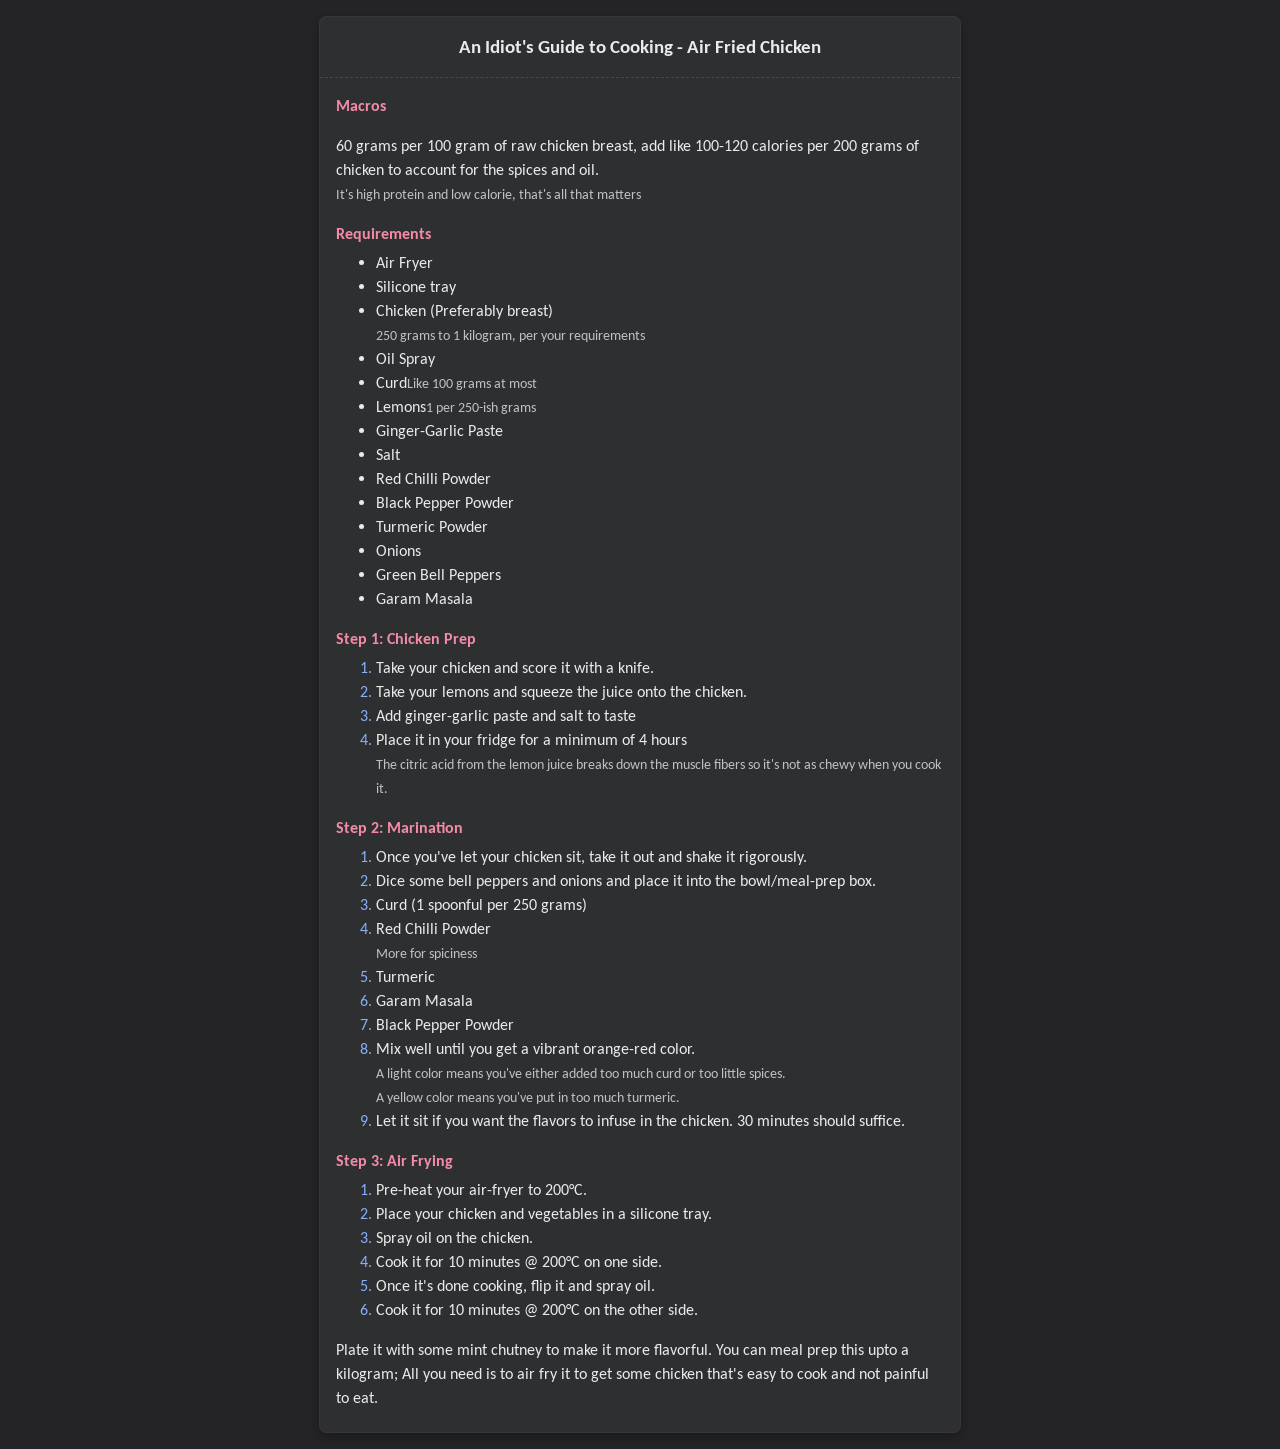
==== blog/easychicken/index.html @ 9dfb92d1 "rename" ====
<!doctype html>
<html>
  <head>
    <title>An Idiot's Guide to Cooking - Air Fried Chicken</title>
    <link rel="preconnect" href="https://fonts.googleapis.com" />
    <link rel="preconnect" href="https://fonts.gstatic.com" crossorigin />
    <link
      href="https://fonts.googleapis.com/css2?family=Carlito:ital,wght@0,400;0,700;1,400;1,700&display=swap"
      rel="stylesheet"
    />
    <link rel="stylesheet" href="../../res/style.css" />
    <meta name="viewport" content="width=device-width, initial-scale=1.0" />
  </head>
  <body class="card night_mode">
    <div class="prettify-flashcard">
      <div class="prettify-field prettify-field--front center-text">
        <h3 class="title">An Idiot's Guide to Cooking - Air Fried Chicken</h3>
      </div>
      <hr class="prettify-divider prettify-divider--answer" id="answer" />
      <div class="prettify-field prettify-field--front">
        <h4>Macros</h4>
        <p>
          60 grams per 100 gram of raw chicken breast, add like 100-120 calories
          per 200 grams of chicken to account for the spices and oil.<br /><span
            class="extra"
            >It's high protein and low calorie, that's all that matters</span
          >
        </p>
        <h4>Requirements</h4>
        <ul>
          <li>Air Fryer</li>
          <li>Silicone tray</li>
          <li>
            Chicken (Preferably breast)<br /><span class="extra"
              >250 grams to 1 kilogram, per your requirements</span
            >
          </li>
          <li>Oil Spray</li>
          <li>Curd<span class="extra">Like 100 grams at most</span></li>
          <li>Lemons<span class="extra">1 per 250-ish grams</span></li>
          <li>Ginger-Garlic Paste</li>
          <li>Salt</li>
          <li>Red Chilli Powder</li>
          <li>Black Pepper Powder</li>
          <li>Turmeric Powder</li>
          <li>Onions</li>
          <li>Green Bell Peppers</li>
          <li>Garam Masala</li>
        </ul>
        <h4>Step 1: Chicken Prep</h4>
        <ol>
          <li>Take your chicken and score it with a knife.</li>
          <li>Take your lemons and squeeze the juice onto the chicken.</li>
          <li>Add ginger-garlic paste and salt to taste</li>
          <li>
            Place it in your fridge for a minimum of 4 hours<br /><span
              class="extra"
              >The citric acid from the lemon juice breaks down the muscle
              fibers so it's not as chewy when you cook it.</span
            >
          </li>
        </ol>
        <h4>Step 2: Marination</h4>
        <ol>
          <li>
            Once you've let your chicken sit, take it out and shake it
            rigorously.
          </li>
          <li>
            Dice some bell peppers and onions and place it into the
            bowl/meal-prep box.
          </li>
          <li>Curd (1 spoonful per 250 grams)</li>
          <li>
            Red Chilli Powder<br /><span class="extra">More for spiciness</span>
          </li>
          <li>Turmeric</li>
          <li>Garam Masala</li>
          <li>Black Pepper Powder</li>
          <li>
            Mix well until you get a vibrant orange-red color.<br /><span
              class="extra"
              >A light color means you've either added too much curd or too
              little spices.<br />A yellow color means you've put in too much
              turmeric.</span
            >
          </li>
          <li>
            Let it sit if you want the flavors to infuse in the chicken. 30
            minutes should suffice.
          </li>
        </ol>
        <h4>Step 3: Air Frying</h4>
        <ol>
          <li>Pre-heat your air-fryer to 200°C.</li>
          <li>Place your chicken and vegetables in a silicone tray.</li>
          <li>Spray oil on the chicken.</li>
          <li>Cook it for 10 minutes @ 200°C on one side.</li>
          <li>Once it's done cooking, flip it and spray oil.</li>
          <li>Cook it for 10 minutes @ 200°C on the other side.</li>
        </ol>
        <p>
          Plate it with some mint chutney to make it more flavorful. You can
          meal prep this upto a kilogram; All you need is to air fry it to get
          some chicken that's easy to cook and not painful to eat.
        </p>
      </div>
    </div>
  </body>
</html>
---- res/style.css ----
:root {
  --card-max-width: 40em;
  --card-text-align: left;
  --font-size-regular: 16px;
  --font-size-small: 14px;
  --img-width: 50%;
  --img-brightness: 0.95;
  --img-filter: none;
  --font-weight: 600;
  --table-radius: 0.8em;
  --card-radius: 8px;
  --mochi-toggle: block;
}

@media (max-width: 768px) {
  :root {
    --card-max-width: 40em;
    --card-text-align: left;
    --font-size-regular: 16px;
    --font-size-small: 14px;
    --img-width: 50%;
    --img-brightness: 0.95;
    --img-filter: none;
    --font-weight: 600;
    --table-radius: 0.8em;
    --card-radius: 8px;
    --mochi-mobile-toggle: block;
  }
}

/* -------------------------------------------------- COLORS */
.card.card.night_mode {
  background-color: #242426;
  --text-fg: #ffffffe6;
  --text-fg-faint: #ffffffb3;
  --text-bg-selected: #ffffff1f;
  --card-bg: #2e2f31;
  --card-border: #ffffff0a;
  --card-box-shadow: #0000001f;
  --divider: #ffffff1f;
  --tag-fg: #ffffffb3;
  --tag-bg: #ffffff14;
  --tag-fg-active: #ffffff;
  --tag-bg-active: #ffffff1f;
}

/*--------------------------------------------------- THEME VARS */
.card {
  --text-fg: #4c4f69;
  --text-fg-faint: #6c6f85;
  --text-bg-selected: #bcc0cc;
  --card-border: #bcc0cc;
  --card-box-shadow: #0000001f;
  --divider: #bcc0cc;
  --tag-fg: #5c5f77;
  --tag-bg: #9ca0b0;
  --tag-fg-active: #de9584;
  --tag-bg-active: #acb0be;
  --tag-border: transparent;
  --cloze-fg: #e49320;
  --cloze-bg: #eff1f5;
  --link-fg: #2a6ef5;
  --link-bg: transparent;
  --link-fg-active: #04a5e5;
  --link-bg-active: transparent;
  --bold-fg: #e49320;
  --italic-fg: #40a02b;
  --h1-fg: #40a02b;
  --h2-fg: #179299;
  --h3-fg: #8839ef;
  --h4-fg: #d20f39;
  --h5-fg: #04a5e5;
  --bold-italic-fg: var(--bold-fg);
  --highlight1: #e64553;
  --highlight2: #40a02b;
  --highlight3: #7287fd;
  --highlight4: #fe640b;
  --scheme-rosewater: #de9584;
  --scheme-flamingo: #dd7878;
  --scheme-pink: #ec83d0;
  --scheme-mauve: #8839ef;
  --scheme-red: #d20f39;
  --scheme-maroon: #e64553;
  --scheme-peach: #fe640b;
  --scheme-yellow: #e49320;
  --scheme-green: #40a02b;
  --scheme-teal: #179299;
  --scheme-sky: #04a5e5;
  --scheme-sapphire: #209fb5;
  --scheme-blue: #2a6ef5;
  --scheme-lavender: #7287fd;
  --scheme-crust: #dce0e8;
  --scheme-grey: #6c6f85;
  --mark-color: rgba(228, 147, 32, 0.2);
  --callout-base: var(--ctp-yellow);
  --ctp-rosewater: 222, 149, 132;
  --ctp-flamingo: 221, 120, 120;
  --ctp-pink: 236, 131, 208;
  --ctp-mauve: 136, 57, 239;
  --ctp-red: 210, 15, 57;
  --ctp-maroon: 230, 69, 83;
  --ctp-peach: 254, 100, 11;
  --ctp-yellow: 228, 147, 32;
  --ctp-green: 64, 160, 43;
  --ctp-teal: 23, 146, 153;
  --ctp-sky: 4, 165, 229;
  --ctp-sapphire: 32, 159, 181;
  --ctp-blue: 42, 110, 245;
  --ctp-lavender: 114, 135, 253;
  --ctp-text: 76, 79, 105;
  --ctp-subtext1: 92, 95, 119;
  --ctp-subtext0: 108, 111, 133;
  --ctp-overlay2: 124, 127, 147;
  --ctp-overlay1: 140, 143, 161;
  --ctp-overlay0: 156, 160, 176;
  --ctp-surface2: 172, 176, 190;
  --ctp-surface1: 188, 192, 204;
  --ctp-surface0: 204, 208, 218;
  --ctp-base: 239, 241, 245;
  --ctp-mantle: 230, 233, 239;
  --ctp-crust: 220, 224, 232;
}

.card {
  --card-bg: #eff1f5;
  background-color: #e6e9ef;
}

.card.night_mode,
.card_nightMode {
  --text-fg: #ffffff;
  --text-fg-faint: #bdbdbd;
  --text-bg-selected: #545454;
  --card-border: #545454;
  --card-box-shadow: #0000001f;
  --divider: #545454;
  --tag-fg: #d2d2d2;
  --tag-bg: #7e7e7e;
  --tag-fg-active: #f5e0dc;
  --tag-bg-active: #696969;
  --tag-border: transparent;
  --cloze-fg: #f9e2af;
  --cloze-bg: #2a2a2a;
  --link-fg: #87b0f9;
  --link-bg: transparent;
  --link-fg-active: #89dceb;
  --link-bg-active: transparent;
  --bold-fg: #f9e2af;
  --italic-fg: #a6e3a1;
  --h1-fg: #a6e3a1;
  --h2-fg: #94e2d5;
  --h3-fg: #cba6f7;
  --h4-fg: #f38ba8;
  --h5-fg: #89dceb;
  --bold-italic-fg: var(--bold-fg);
  --highlight1: #eba0ac;
  --highlight2: #a6e3a1;
  --highlight3: #b4befe;
  --highlight4: #fab387;
  --scheme-rosewater: #f5e0dc;
  --scheme-flamingo: #f2cdcd;
  --scheme-pink: #f5c2e7;
  --scheme-mauve: #cba6f7;
  --scheme-red: #f38ba8;
  --scheme-maroon: #eba0ac;
  --scheme-peach: #fab387;
  --scheme-yellow: #f9e2af;
  --scheme-green: #a6e3a1;
  --scheme-teal: #94e2d5;
  --scheme-sky: #89dceb;
  --scheme-sapphire: #74c7ec;
  --scheme-blue: #87b0f9;
  --scheme-lavender: #b4befe;
  --scheme-crust: #000000;
  --scheme-grey: #bdbdbd;
  --mark-color: rgba(249, 226, 175, 0.2);
  --callout-base: var(--ctp-yellow);
  --ctp-rosewater: 245, 224, 220;
  --ctp-flamingo: 242, 205, 205;
  --ctp-pink: 245, 194, 231;
  --ctp-mauve: 203, 166, 247;
  --ctp-red: 243, 139, 168;
  --ctp-maroon: 235, 160, 172;
  --ctp-peach: 250, 179, 135;
  --ctp-yellow: 249, 226, 175;
  --ctp-green: 166, 227, 161;
  --ctp-teal: 148, 226, 213;
  --ctp-sky: 137, 220, 235;
  --ctp-sapphire: 116, 199, 236;
  --ctp-blue: 135, 176, 249;
  --ctp-lavender: 180, 190, 254;
  --ctp-text: 255, 255, 255;
  --ctp-subtext1: 210, 210, 210;
  --ctp-subtext0: 189, 189, 189;
  --ctp-overlay2: 168, 168, 168;
  --ctp-overlay1: 147, 147, 147;
  --ctp-overlay0: 126, 126, 126;
  --ctp-surface2: 105, 105, 105;
  --ctp-surface1: 84, 84, 84;
  --ctp-surface0: 63, 63, 63;
  --ctp-base: 42, 42, 42;
  --ctp-mantle: 21, 21, 21;
  --ctp-crust: 0, 0, 0;
}

.card.night_mode,
.card.nightMode {
  background-color: #2a2a2a;
  --card-bg: #3f3f3f;
}

/*--------------------------------------------------- CARD STYLING */
/* -------------------------------------------------- BACKGROUND */
.card {
  cursor: default;
  padding: 0.5em 0.2em;
}

html:not(.mobile) .card {
  padding: 0.5em;
}

.card::-webkit-scrollbar {
  display: none;
}

body,
body.nightMode,
body.night_mode {
  color: transparent;
}

/* -------------------------------------------------- FLASHCARD */
.prettify-flashcard {
  background-color: var(--card-bg);
  border-radius: var(--card-radius);
  border: 1px solid var(--card-border);
  box-shadow:
    var(--card-box-shadow) 0px 7px 14px 0px,
    var(--card-box-shadow) 0px 3px 6px 0px;
  color: var(--text-fg);
  font-family: var(--font-family);
  font-size: var(--font-size-regular);
  line-height: 1.5;
  margin: 0 auto;
  max-width: var(--card-max-width);
  text-align: var(--card-text-align);
  word-wrap: normal;
}

.prettify-flashcard ::selection {
  background-color: var(--text-bg-selected);
}

.cloze-type {
  text-align: left;
}

/* -------------------------------------------------- FIELDS */
.prettify-field {
  margin: 1em;
  margin-bottom: 1em;
}

@media (max-width: 768px) .prettify-field {
  margin: 0.25em;
  margin-bottom: 0.75em;
}

.prettify-field:last-of-type {
  margin-bottom: 1.4em;
}

/* -------------------------------------------------- CLOZE */
.cloze {
  border-radius: 0.25em;
  font-weight: bold;
  background-color: var(--cloze-bg);
  color: var(--cloze-fg);
  padding: 0 0.1em;
}

/* -------------------------------------------------- DECK */
.prettify-deck {
  margin: 0.75em;
  margin-left: 1em;
  margin-bottom: 0.5em;
  display: flex;
  color: var(--text-fg-faint);
  font-size: var(--font-size-small);
  white-space: nowrap;
  text-overflow: ellipsis;
  overflow: scroll;
}

.prettify-deck::-webkit-scrollbar {
  display: none;
}

@media (max-width: 768px) .prettify-deck {
  margin: 1em;
}

.prettify-subdeck {
  text-overflow: ellipsis;
  overflow: clip;
  min-width: fit-content;
}

/* -------------------------------------------------- TAGS */
.prettify-tags {
  margin: 0.5em;
  margin-left: 1em;
  margin-bottom: 1em;
  display: flex;
  flex-flow: row wrap;
  font-size: var(--font-size-small);
}

@media (max-width: 768px) .prettify-tags {
  margin: 1em;
}

.prettify-tag {
  all: initial;
  background-color: var(--tag-bg);
  border-radius: 0.2em;
  color: var(--tag-fg);
  display: inline;
  font-size: var(--font-size-small);
  font-family: var(--font-family);
  margin: 0.25em;
  padding: 0.25em;
  transition: all 0.25s;
  word-break: break-word;
}

.prettify-tag:hover {
  background-color: var(--tag-bg-active);
  color: var(--tag-fg-active);
  cursor: pointer;
}

.extra {
  color: var(--text-fg-faint);
  font-size: var(--font-size-small);
}

/* -------------------------------------------------- DIVIDER */
.prettify-field hr {
  border: none;
  border-bottom: 1px dashed var(--divider);
  background-color: transparent;
  width: 80%;
}

.prettify-divider {
  background-color: transparent;
  border: none;
  border-bottom: 1px dashed var(--divider);
  padding: 0;
}

/* -------------------------------------------------- TABLES */
table {
  border-collapse: separate;
  border-spacing: 0;
  min-width: 60%;
  position: relative;
  box-align: center;
  margin-left: auto;
  margin-right: auto;
  overflow: scroll;
  border: 1px solid;
  text-align: center;
  border-color: var(--card-border);
  margin-top: 10px;
}

td,
th {
  border: 1px solid;
  text-align: center;
  border-color: var(--card-border);
}

/*
tr:first-child td:first-child, tr:first-child th:first-child { border-top-left-radius: 0.8em; }
tr:first-child td:last-child, tr:first-child th:last-child { border-top-right-radius: 0.8em; }
tr:last-child td:first-child, tr:last-child th:first-child { border-bottom-left-radius: 0.8em; }
tr:last-child td:last-child, tr:last-child th:last-child { border-bottom-right-radius: 0.8em; }
tr:first-child td, tr:first-child th { border-top-width: 2px;}
tr:last-child td, tr:last-child th { border-bottom-width: 2px;}
tr td:first-child, tr th:first-child { border-left-width: 2px;}
tr td:last-child, tr th:last-child { border-right-width: 2px;}*/
tr:nth-of-type(odd) {
  background-color: var(--card-box-shadow);
}

/* -------------------------------------------------- HYPERLINKS */
a,
a:visited {
  text-decoration: none;
  color: var(--link-fg);
}

a:hover,
a:active {
  text-decoration: underline;
  color: var(--link-fg-active);
}

/* -------------------------------------------------- FORMATTING */
h1 {
  color: var(--h1-fg);
  margin: 0em;
}
h1.title {
  color: var(--text-fg);
}

h2 {
  color: var(--h2-fg);
  margin: 0em;
}
h2.title {
  color: var(--text-fg);
}

h3 {
  color: var(--h3-fg);
  margin: 0em;
}
h3.title {
  color: var(--text-fg);
}

h4 {
  color: var(--h4-fg);
  margin: 0em;
}
h4.title {
  color: var(--text-fg);
}

h5 {
  color: var(--h5-fg);
  margin: 0em;
}
h5.title {
  color: var(--text-fg);
}

h6 {
  color: var(--h6-fg);
  margin: 0em;
}
h6.title {
  color: var(--text-fg);
}

pre {
  font-size: var(--font-size-small);
  background-color: var(--cloze-bg);
  padding: 10px;
  border-radius: calc(var(--card-radius) * 0.5);
  max-width: fit-content;
  min-width: 80%;
  margin: 0 auto;
}

.title-field {
  color: var(--text-fg);
  font-size: 140%;
  font-weight: bold;
}

:is(h1, h2, h3, h4, h5, h6) + :is(ul, ol) {
  margin-block-start: 5px;
}

ol li::marker {
  color: var(--scheme-blue);
}

mark {
  background-color: var(--mark-color);
  border-radius: 3px;
  color: var(--text-fg);
}

/* ------------------------------------------------------- INPUT */
input {
  background-color: var(--card-bg);
  border-width: 2px;
  border-style: solid;
  border-color: var(--card-border);
  border-radius: 7px;
  min-height: 25px;
  font-family: var(--font-family) !important;
  font-size: var(--font-size-regular) !important;
  color: var(--text-fg-faint);
  padding: 10px;
}

input::selection {
  background-color: rgb(var(--ctp-blue)) !important;
  color: var(--card-bg) !important;
}

/*--------REPLAY BUTTON-----------*/
.replay-button svg circle {
  fill: var(--card-bg);
  stroke: var(--tag-bg);
  stroke-width: 4px;
}

.replay-button svg path {
  fill: var(--tag-bg);
  stroke: var(--tag-bg);
}

.morsecode {
  padding: 15px 20px;
  margin-left: 5px;
  margin-right: 5px;
  border-radius: 10px;
  background-color: rgba(220, 224, 232, 0.4);
  border: solid 2px var(--card-border);
}

.replay-button svg {
  padding: 20px;
  width: 0px;
  height: 0px;
  background-color: var(--text-fg);
  -webkit-mask-image: url("data:image/svg+xml,%3Csvg xmlns='http://www.w3.org/2000/svg' width='40' height='40' viewBox='0 0 24 24' fill='none' stroke='currentColor' stroke-width='1.5' stroke-linecap='round' stroke-linejoin='round'%3E%3Ccircle cx='12' cy='12' r='10'%3E%3C/circle%3E%3Cpolygon points='10 8 16 12 10 16 10 8'%3E%3C/polygon%3E%3C/svg%3E");
  -webkit-mask-repeat: no-repeat;
  -webkit-mask-size: contain;
}

/*--------------------------CENTER TEXT DIV------------------------*/
.center-text {
  text-align: center;
}
.center-text ul,
.center-text ol {
  padding-inline-start: 0;
}
.center-text ul li,
.center-text ol li {
  width: fit-content;
  margin: 0 auto;
}

.shift-right {
  padding-left: 20px;
}
.shift-right :is(ul, ol) {
  padding-inline-start: 15px;
}
.shift-right :is(ul, ol):first-child {
  margin-block-start: 5px;
}
.shift-right .center-text {
  padding-left: 0;
}
.shift-right .center-text > :is(ul, ol) {
  padding-inline-start: 5px;
}
.shift-right .center-text > :is(ul, ol):first-child {
  margin-block-start: 5px;
}

.center-text .shift-right {
  padding-left: 0;
}
.center-text .shift-right > :is(ul, ol) {
  padding-inline-start: 5px;
}
.center-text .shift-right > :is(ul, ol):first-child {
  margin-block-start: 5px;
}

/*--------------------------------------- MOCHI */
.prettify-flip {
  color: var(--text-fg-faint);
  font-size: var(--font-size-small);
  padding: 1em 0;
  background: rgba(255, 255, 255, 0.0196078431);
  border-top: 1px dashed var(--divider);
  display: var(--mochi-mobile-toggle, var(--mochi-toggle, none));
}

.prettify-hint {
  color: var(--text-fg-faint);
  opacity: 0.5;
  font-size: var(--font-size-small);
  font-family: var(--font-family);
  padding-top: 1em;
  display: var(--mochi-mobile-toggle, var(--mochi-toggle, none));
}

.prettify-flip svg {
  height: 20px;
  width: 20px;
  margin-bottom: calc(-13px + 0.5 * var(--font-size-small));
}

.prettify-hint svg {
  height: 20px;
  width: 20px;
  margin-bottom: calc(-12px + 0.5 * var(--font-size-small));
}

[href="https://anki.tenderapp.com/kb/problems/no-cloze-found-on-card"]
{
  display: block;
  width: fit-content;
  margin: 0 auto;
}

/*
@keyframes open {
  0% {
    max-height: 0;
  }
  100% {
    max-height: 100vh;
  }
}
body .prettify-field--back {
  animation: open 3s ease !important;
  overflow: hidden;
}
*/
/*------------------------------------- BUTTONS */
button,
.isMac button {
  color: var(--tag-fg);
  color: var(--text-fg);
  border-radius: 0.2em;
  box-shadow: none;
  border: 1px solid var(--card-border);
  border-bottom-color: var(--card-border);
  font-size: var(--font-size-small);
  font-family: inherit;
  transition: all 0.25s;
  background: none;
  background-color: var(--tag-bg);
}
button:active,
button:hover,
.isMac button:active,
.isMac button:hover {
  background: none;
  background-color: var(--tag-bg-active);
  color: var(--tag-fg-active);
  cursor: pointer;
}

/*------------------------------------- SCROLLBARS */
::-webkit-scrollbar {
  width: 11px;
  background-color: transparent;
}

::-webkit-scrollbar:horizontal {
  height: 11px;
}

::-webkit-scrollbar-corner {
  background-color: transparent;
}

::-webkit-scrollbar-track {
  background-color: transparent;
}

::-webkit-scrollbar-thumb {
  background-clip: padding-box;
  border-radius: 20px;
  border: 3px solid transparent;
  background-color: rgba(var(--ctp-text), 0.1);
  border-width: 3px 3px 3px 3px;
  min-height: 45px;
}

::-webkit-scrollbar-thumb:hover {
  background-color: rgba(var(--ctp-text), 0.2);
}

::-webkit-scrollbar-thumb:active {
  background-color: rgba(var(--ctp-text), 0.3);
}

/*--------------------------------------------------- ADDITIONS */
/*--------------------------IMAGE OCCLUSION---------------------------*/
#io-overlay img,
#io-original img {
  transition: none !important;
  width: 100% !important;
  opacity: 1;
  max-width: 100% !important;
  max-height: 100% !important;
  border-radius: 0;
  margin: 0;
}

#io-overlay img:hover,
#io-original img:hover {
  cursor: unset;
  filter: none;
  max-width: 100%;
  max-height: 100%;
  opacity: 1;
}

html:not(.mobile) #io-overlay img:active,
html:not(.mobile) #io-original img:active {
  border: none;
  cursor: unset;
  filter: none;
  left: unset;
  max-width: 100% !important;
  max-height: 100% !important;
  opacity: 1;
  position: inherit;
  top: unset;
  transform: none;
  z-index: inherit;
}

*::selection {
  background-color: var(--card-bg);
}

/* OCCLUSION CSS START - don't edit this */
#io-overlay {
  position: absolute;
  top: 0;
  width: 100%;
  z-index: 3;
}

#io-original {
  position: relative;
  top: 0;
  width: 100%;
  z-index: 2;
  visibility: hidden;
}

#io-wrapper {
  position: relative;
  width: 100%;
  height: 100%;
}

/* OCCLUSION CSS END */
/* OTHER STYLES */
#io-header {
  font-size: 1.1em;
  margin-bottom: 0.2em;
}

#io-footer {
  max-width: 80%;
  margin-left: auto;
  margin-right: auto;
  margin-top: 0.8em;
  font-style: italic;
}

#io-extra-wrapper {
  /* the wrapper is needed to center the
   left-aligned blocks below it */
  width: 80%;
  margin-left: auto;
  margin-right: auto;
  margin-top: 0.5em;
}

#io-extra {
  text-align: center;
  display: inline-block;
}

.io-extra-entry {
  margin-top: 0.8em;
  font-size: 0.9em;
  text-align: left;
}

.io-field-descr {
  margin-bottom: 0.2em;
  font-weight: bold;
  font-size: 1em;
}

/* ADJUSTMENTS FOR MOBILE DEVICES */
@media (max-width: 768px) .card, @media (max-width: 768px) #content {
  font-size: 120%;
  margin: 0;
}

.mobile #io-extra-wrapper {
  width: 95%;
}

.mobile #io-revl-btn {
  font-size: 0.8em;
}

.mobile #io-wrapper,
.mobile .io-wrapper {
  max-width: 90%;
  max-height: 90%;
  margin: auto;
}

/* -------------------------------------------------- IMAGES */
img.zoomable-image,
.zoomable-image img,
.extra img {
  border-radius: 0.25em;
  display: block;
  margin: 1em auto;
  max-width: var(--img-width) !important;
  transition:
    max-width 0.25s 0.1s,
    opacity 0.25s 0.1s,
    filter 0.1s,
    transform 0s;
}

.night_mode img.zoomable-image,
.night_mode .zoomable-image img,
.night_mode .extra img {
  filter: var(--img-filter);
  opacity: var(--img-brightness);
}

img.zoomable-image:hover,
.zoomable-image img:hover,
.extra img:hover {
  cursor: zoom-in;
  filter: none;
  max-width: 100% !important;
  opacity: 1;
}

img.zoomable-image + br,
.zoomable-image img + br,
.extra img + br {
  display: none;
}

html:not(.mobile) img.zoomable-image:active,
html:not(.mobile) .zoomable-image img:active,
html:not(.mobile) .extra img:active {
  border: 1px solid var(--link-fg-active);
  cursor: zoom-out;
  filter: none;
  left: 0;
  max-width: 95% !important;
  opacity: 1;
  position: fixed;
  top: 0;
  transform: translate(calc(50vw - 50%), calc(50vh - 50%));
  z-index: 100;
}

.prettify-species {
  color: var(--scheme-green);
  font-style: italic;
}

[tag="S_Aureus"] {
  --tag-fg: rgb(var(--ctp-red));
  --tag-bg: rgba(var(--ctp-red), 0.2);
}

[tag="Entamoeba_Histolytica"] {
  --tag-fg: rgb(var(--ctp-green));
  --tag-bg: rgba(var(--ctp-green), 0.2);
}

[tag="Hepatitis"],
[tag="Hepatitis_A"],
[tag="Hepatitis_B"],
[tag="Hepatitis_C"],
[tag="Hepatitis_D"],
[tag="Hepatitis_E"],
[tag="Neisseria_gonorrhoeae"] {
  --tag-fg: rgb(var(--ctp-teal));
  --tag-bg: rgba(var(--ctp-teal), 0.2);
}

[tag="Neisseria_meningitidis"] {
  --tag-fg: rgb(var(--ctp-blue));
  --tag-bg: rgba(var(--ctp-blue), 0.2);
}

.cloze.cloze-inactive {
  color: var(--scheme-red);
}

.prettify-tags {
  display: block;
}

/*---------------------------------- SELECT FONTS */
:root {
  --font-family: "Carlito";
}

#FlipFront,
#FlipBack {
  transition: 0.5s cubic-bezier(0.15, 0.5, 0.3, 1.3);
  transform-style: preserve-3d;
  backface-visibility: hidden;
}
#FlipBack,
#FlipFront.flipped {
  transform: rotateX(180deg);
}
#FlipFront,
#FlipBack.flipped {
  transform: rotateX(0deg);
}
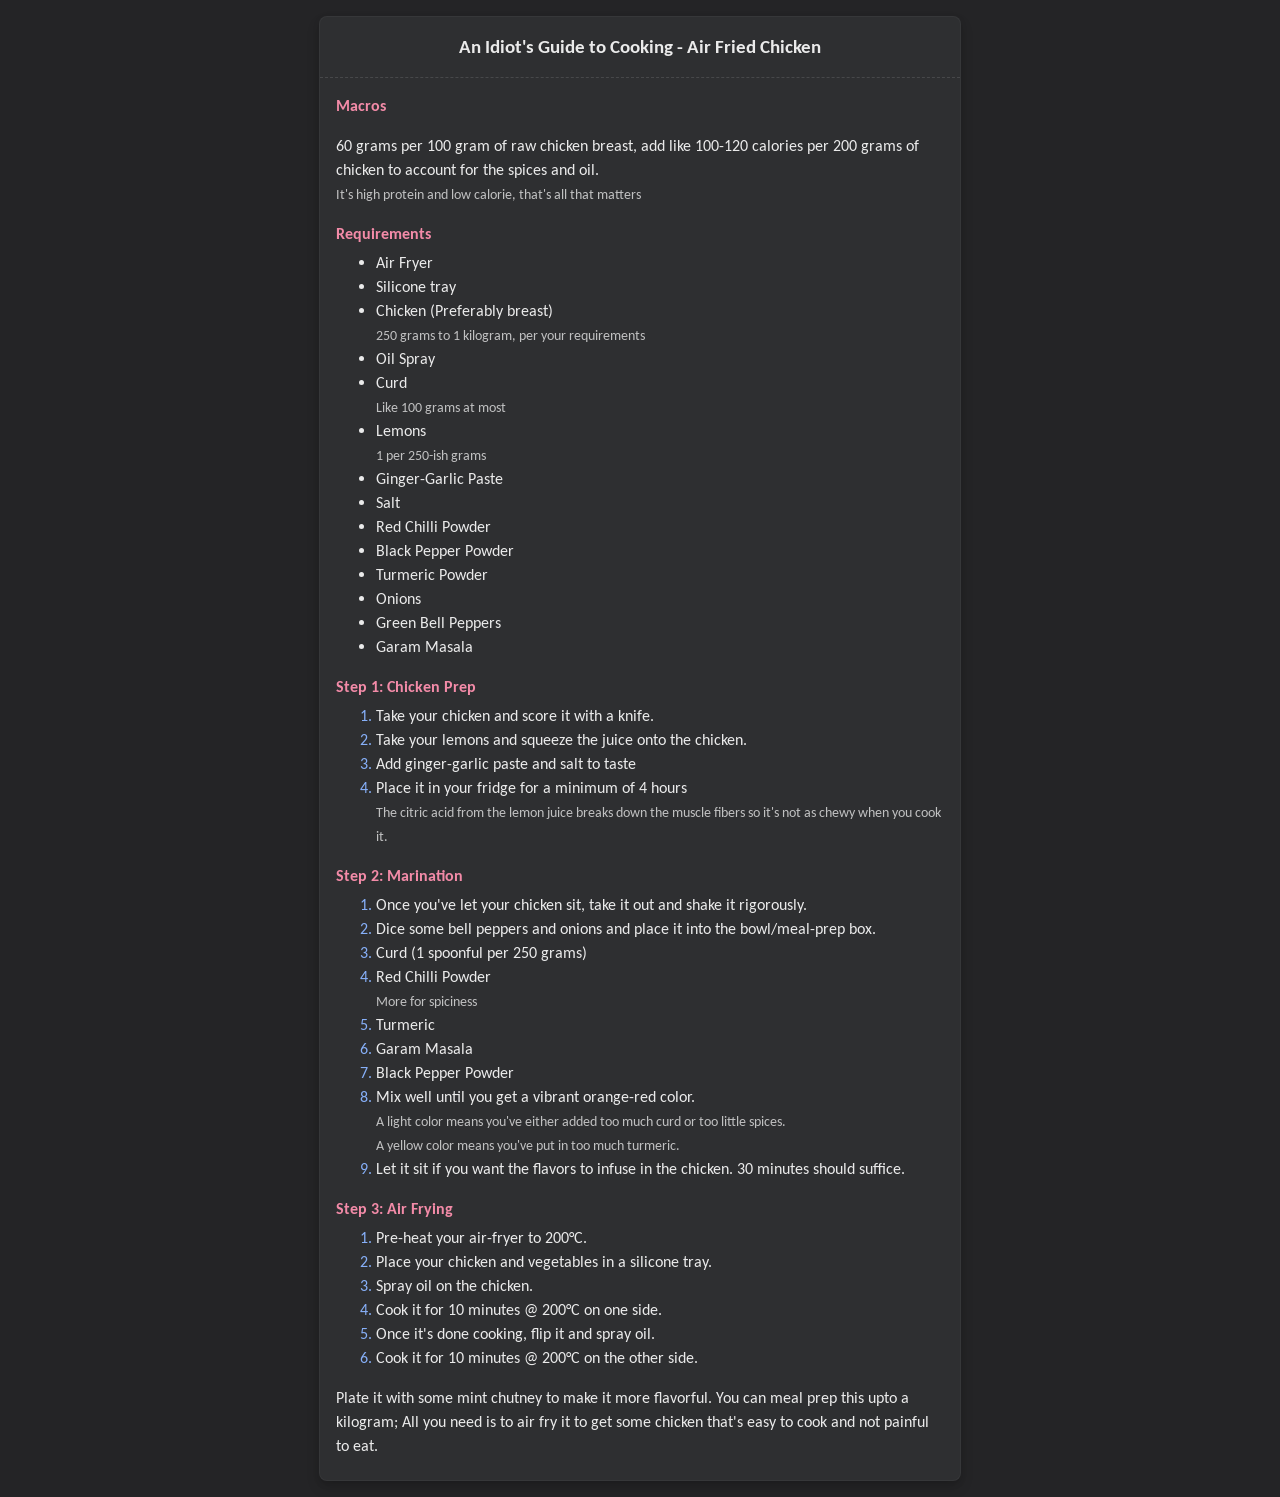
==== commit 0bcfa93a: "spacing" ====
--- a/blog/easychicken/index.html
+++ b/blog/easychicken/index.html
@@ -36,8 +36,8 @@
             >
           </li>
           <li>Oil Spray</li>
-          <li>Curd<span class="extra">Like 100 grams at most</span></li>
-          <li>Lemons<span class="extra">1 per 250-ish grams</span></li>
+          <li>Curd<br /><span class="extra">Like 100 grams at most</span></li>
+          <li>Lemons<br /><span class="extra">1 per 250-ish grams</span></li>
           <li>Ginger-Garlic Paste</li>
           <li>Salt</li>
           <li>Red Chilli Powder</li>
